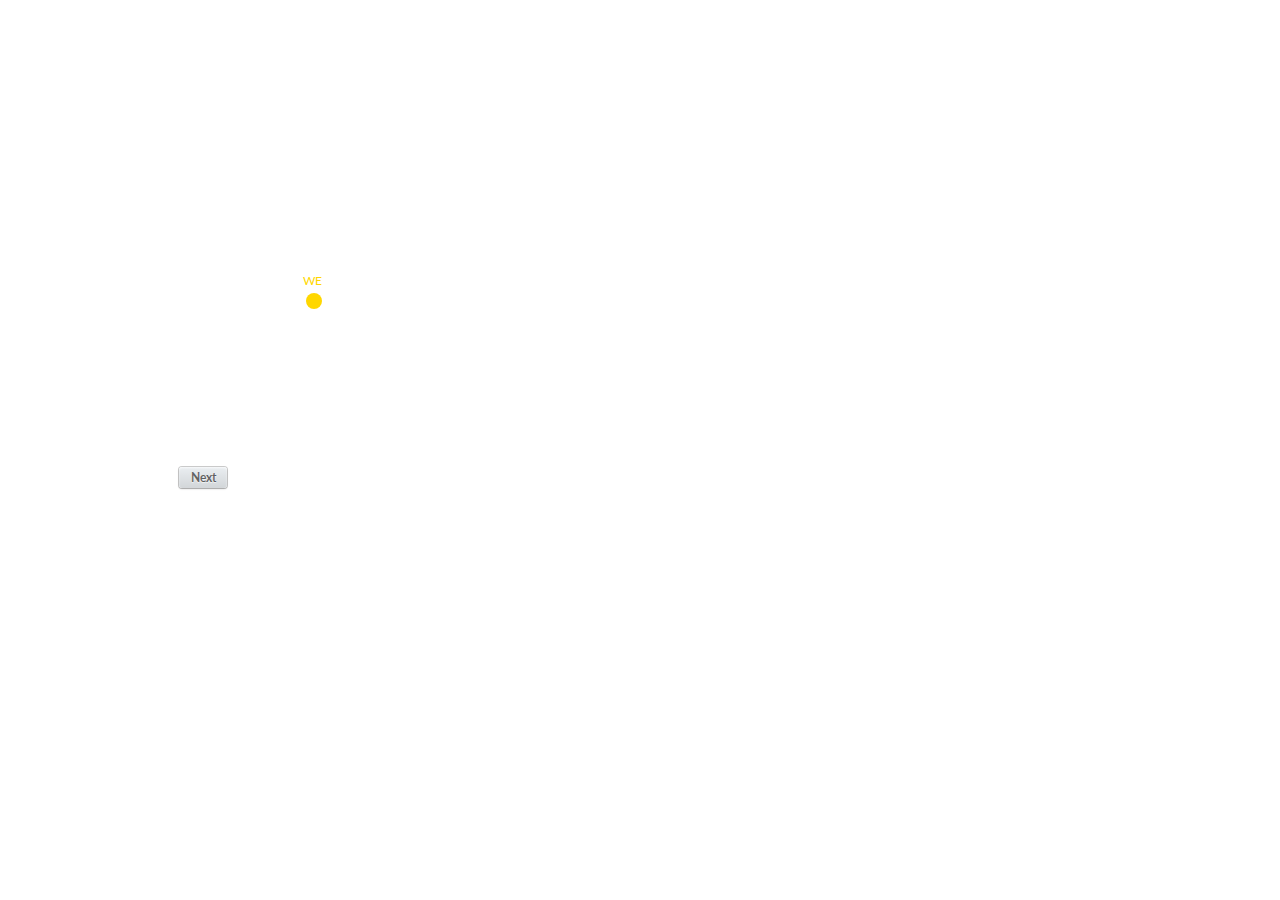
==== examples/API TIL WE DIE/index.html @ be5af233 "Create index.html" ====
<!DOCTYPE html>
<html lang="en" >


<head>
  <meta charset="UTF-8">
  <title>API TIL WE DIE</title>
  
  
  
      <link rel="stylesheet" href="css/style.css">

  
</head>

<body>
   
  <div class="container">
    
  <h1>API TIL WE DIE</h1>
<div class="progress_bar">
		  <hr class="all_steps">
		  <hr class="current_steps">
		  <div class="step current" id="step1" data-step="1">
			    WE
		  </div>
		  <div class="step" id="step2" data-step="2">
			    LOVE
  		</div>
		  <div class="step" id="step3" data-step="3">
    			CODING
		  </div>
		  <div class="step" id="step4" data-step="4">
			    SO
		  </div>
		  <div class="step" id="step5" data-step="5">
			    HARD
		  </div>
	</div>

<div id="blocks">
  <div class="block" id="block1" style="left: 0%;">
    <div class="wrap">
      <h2>About jQuery</h2>
      <ul>
        <li><b>jQuery is one of most popular DOM manipulation libraries (React is catching up)</b></li>
        <li><b>It’s easy to learn and incredibly fast</b></li>
        <li><b>Significant amount of community support and project contributor</b></li>
        <li><b>Works across many different browsers</b></li>
      </ul>
      <br />
      <!-- added buttons to navigate back and forth between the steps -->
      <a onclick="step_process(1, 2)" class="butt">Next</a>
    </div>
  </div>
  <div class="block" id="block2">
    <div class="wrap">
      <h2>About jQuery</h2>
      <ul>
        <li><b>Could be used to build a interactive web application to simple tasks as adding a date picker to a form</b></li>
        <li><b>Helps with methods like: </b><br />
            - Select/maniplate elements <br />
            - Create/animate elements <br />
            - Add event listeners and effects 
          </li>
          <li><b>Usage percentages is 73.8% on all the websites </b><br />
              - E.g. Google, Microsoft, Ebay and Netflix

          </li>
      </ul>
      <br />
      <!-- added buttons to navigate back and forth between the steps -->
      <a onclick="step_process(2, 1, 'desc')" class="butt">Prev</a>
      <a onclick="step_process(2, 3)" class="butt">Next</a>
    </div>
  </div>
  <div class="block" id="block3">
    <div class="wrap">
      <h2>Why use it?</h2>
      <ul>
        <li><b>Lots of people use jQuery</b><br />
        - Big society, strong community, great if you need help.<br />
        - Lots of materials and resources.

      </li>
      <li><b>Easy to learn and use</b></li>
      <li><b>Concise syntax</b><br />
      - Makes the code clearer and shorter<br />
      - Example: youmightnotneedjquery.com
      </li>
      <li><b>Built in cross-browser support</b></li>
      </ul>

      <br />
      <!-- added buttons to navigate back and forth between the steps -->
      <a onclick="step_process(3, 2, 'desc')" class="butt">Prev</a><a onclick="step_process(3, 4)" class="butt">Next</a>
    </div>
  </div>
  <div class="block" id="block4">
    <div class="wrap">
      <h2>Why not use it?</h2>
      <ul>
        <li><b>A reason to use it were because it fixed broken DOM api, but the DOM api is no longer broken</b></li>
          - DOM now has querySelector() querySelectorAll()
          <li><b>You could do everything with or without it</b></li>
          <li><b>If we only use few of the methods in jQuery it might be unnecessary due to being to ”heavy”</b></li>
          - For example if you only need it for animation, there’s better tools out there specifically for animation (it would be overkill to use jQuery) 
      </ul>
      <br />
      <!-- added buttons to navigate back and forth between the steps -->
      <a onclick="step_process(4, 3, 'desc')" class="butt">Prev</a>
      <a onclick="step_process(4, 5)" class="butt">Next</a>
    </div>
  </div>
  <div class="block" id="block5">
    <div class="wrap">
      <h2>Examples</h2>
      <ul>
        <li><b>API TIL WE DIE</b></li> 
        <li><b>Slideshow</b></li>
        <li><b>Pickle Rick</b></li>   
      </ul>
      <br />
      <!-- Toggle back to the first slide -->
      <a onclick="step_process(5, 1, 'desc')" class="butt">BACK TO THE START</a>
    </div>
  </div>
</div>
<br class="clear" />
</div>
  <script src='http://cdnjs.cloudflare.com/ajax/libs/jquery/2.1.3/jquery.min.js'></script>

  

    <script  src="js/index.js"></script>
    




</body>

</html>
---- examples/API TIL WE DIE/css/style.css ----
@import url(https://fonts.googleapis.com/css?family=Lato:700italic,400,400italic,700);
html {
  width: 100%;
  height: 100%;
}
body {
  /* Added a gif as background. We set the size to cover the full screen. */
  background-image: url("/img/fulsomfan.gif");
  /* background-color: black; */
  background-size: cover;
  /* background-color: black; */
  font-family: 'Lato', 'Helvetica Neue', Arial, sans-serif;
  font-size: 14px;
  width: 100%;
  height: 100%;
  margin: 0;
  padding: 0;

  
}
h1 {
  text-align: center;
  font-size: 120px;
  margin: 20px 0 0;
  color: white;
  font-family: Arial, Helvetica, sans-serif;
}

h2 {
  text-align: center;
  margin: 20px 0 0;
  color: white;
  font-family: Arial, Helvetica, sans-serif;
}
p {
  text-align: center;
  margin: 20px 0 0;
  color: white;
  font-family: Arial, Helvetica, sans-serif;
}

ul {
  margin: 20px 0 0;
  color: white;
  font-family: Arial, Helvetica, sans-serif;
}

.container {
  width: 90%;
  margin: 0 auto;
  overflow: hidden;
  height: 100%;
}

.clear {
  clear: both;
}

.progress_bar {
  max-width: 820px;
  width: 80%;
  margin: 115px auto 0;
  position: relative;
  height: 50px;
  z-index: 10;
}
.progress_bar hr.all_steps {
  width: 80%;
  height: 7px;
  border: none;
  background: white;
  border-bottom: 1px solid #fff;
  position: absolute;
  bottom: 10px;
  left: 10%;
  z-index: 1;
}
.progress_bar hr.current_steps {
  width: 0%;
  border: 0;
  height: 5px;
  background: gold;
  position: absolute;
  bottom: 12px;
  left: 10%;
  z-index: 3;
}
.progress_bar div.step {
  float: left;
  width: 20%;
  height: 50px;
  text-align: center;
  font-size: 12px;
  color: white;
  position: relative;
  /* text-shadow: 1px 1px #fff; */
  -webkit-transition: all 0.5s ease-in;
  -moz-transition: all 0.5s ease-in;
  -ms-transition: all 0.5s ease-in;
  -o-transition: all 0.5s ease-in;
  transition: all 0.5s ease-in;
}
.progress_bar div.step:before {
  position: absolute;
  width: 12px;
  height: 12px;
  border-radius: 20px;
  border: 2px solid transparent;
  background: gold;
  bottom: 14px;
  left: 50%;
  margin-left: -6px;
  content: '';
  z-index: 4;
  display: none;
}
.progress_bar div.step:after {
  position: absolute;
  width: 16px;
  height: 16px;
  border-radius: 20px;
  border: 2px solid white;
  background: white;
  bottom: 12px;
  left: 50%;
  margin-left: -8px;
  content: '';
  z-index: 2;
}
.progress_bar div.step.current {
  color: gold;
}
.progress_bar div.step.current:before {
  display: block;
}
.progress_bar div.step.complete {
  color: white;
  cursor: pointer;
}
.progress_bar div.step.complete:before {
  display: block;
}
.progress_bar div.step.complete:hover {
  color: white;
}

#blocks {
  width: 100%;
  position: relative;
  height: 200px;
}
#blocks .block {
  position: absolute;
  width: 100%;
  left: 100%;
  height: 200px;
}
#blocks .block .wrap {
  width: 80%;
  margin: 0 auto;
}

/* CSS BUTTON By https://codepen.io/daneden/pen/rcFJE*/
.butt {
  /* Additions */
  cursor: pointer;
  margin-right: 5px;
  /* End Additions */
  font-size: .825em;
  text-decoration: none;
  font-weight: 700;
  padding: .35em 1em;
  background-color: #eaeef1;
  background-image: linear-gradient(rgba(0, 0, 0, 0), rgba(0, 0, 0, 0.1));
  border-radius: 3px;
  color: rgba(0, 0, 0, 0.6);
  text-shadow: 0 1px 1px rgba(255, 255, 255, 0.7);
  box-shadow: 0 0 0 1px rgba(0, 0, 0, 0.2), 0 1px 2px rgba(0, 0, 0, 0.2), inset 0 1px 2px rgba(255, 255, 255, 0.7);
}

.butt:hover, .butt.hover {
  background-color: gold;
}

.butt:active, .butt.active {
  background-color: #d0d3d6;
  background-image: linear-gradient(rgba(0, 0, 0, 0.1), rgba(0, 0, 0, 0));
  box-shadow: inset 0 0 2px rgba(0, 0, 0, 0.2), inset 0 2px 5px rgba(0, 0, 0, 0.2), 0 1px rgba(255, 255, 255, 0.2);
}
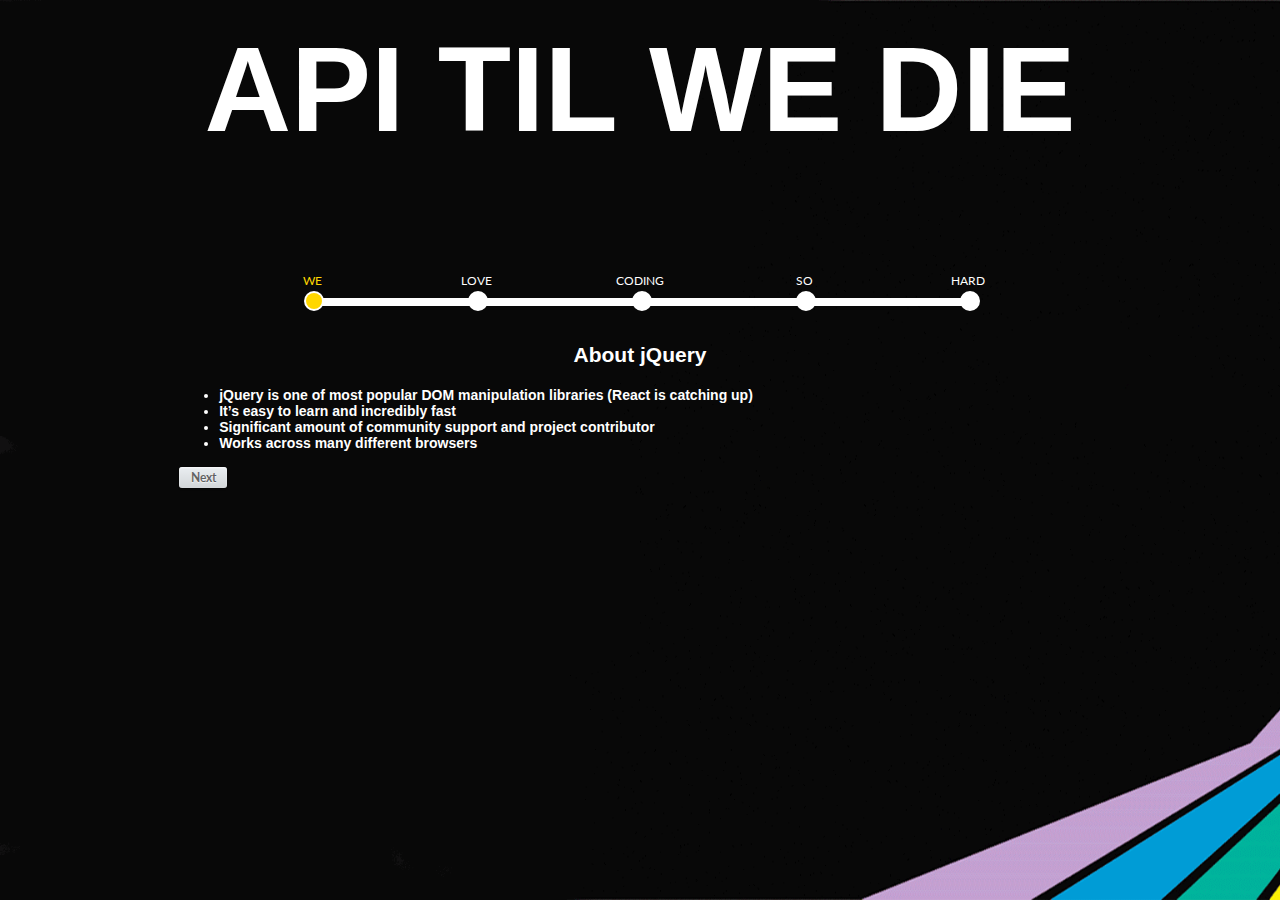
==== commit 16fb6fe5: "no message" ====
--- a/examples/API TIL WE DIE/index.html
+++ b/examples/API TIL WE DIE/index.html
@@ -5,18 +5,18 @@
 <head>
   <meta charset="UTF-8">
   <title>API TIL WE DIE</title>
-  
-  
-  
+
+
+
       <link rel="stylesheet" href="css/style.css">
 
-  
+
 </head>
 
 <body>
-   
+
   <div class="container">
-    
+
   <h1>API TIL WE DIE</h1>
 <div class="progress_bar">
 		  <hr class="all_steps">
@@ -61,7 +61,7 @@
         <li><b>Helps with methods like: </b><br />
             - Select/maniplate elements <br />
             - Create/animate elements <br />
-            - Add event listeners and effects 
+            - Add event listeners and effects
           </li>
           <li><b>Usage percentages is 73.8% on all the websites </b><br />
               - E.g. Google, Microsoft, Ebay and Netflix
@@ -104,7 +104,7 @@
           - DOM now has querySelector() querySelectorAll()
           <li><b>You could do everything with or without it</b></li>
           <li><b>If we only use few of the methods in jQuery it might be unnecessary due to being to ”heavy”</b></li>
-          - For example if you only need it for animation, there’s better tools out there specifically for animation (it would be overkill to use jQuery) 
+          - For example if you only need it for animation, there’s better tools out there specifically for animation (it would be overkill to use jQuery)
       </ul>
       <br />
       <!-- added buttons to navigate back and forth between the steps -->
@@ -116,9 +116,9 @@
     <div class="wrap">
       <h2>Examples</h2>
       <ul>
-        <li><b>API TIL WE DIE</b></li> 
+        <li><b>API TIL WE DIE</b></li>
         <li><b>Slideshow</b></li>
-        <li><b>Pickle Rick</b></li>   
+        <li><b><a href="/Users/felixblomqvist/API-Lab/examples/API-maze/index.html">API-maze</a></b></li>   
       </ul>
       <br />
       <!-- Toggle back to the first slide -->
@@ -130,10 +130,10 @@
 </div>
   <script src='http://cdnjs.cloudflare.com/ajax/libs/jquery/2.1.3/jquery.min.js'></script>
 
-  
+
 
     <script  src="js/index.js"></script>
-    
+
 
 
 
--- a/examples/API TIL WE DIE/css/style.css
+++ b/examples/API TIL WE DIE/css/style.css
@@ -5,7 +5,7 @@
 }
 body {
   /* Added a gif as background. We set the size to cover the full screen. */
-  background-image: url("/img/fulsomfan.gif");
+  background-image: url("../img/fulsomfan.gif");
   /* background-color: black; */
   background-size: cover;
   /* background-color: black; */
@@ -16,7 +16,7 @@
   margin: 0;
   padding: 0;
 
-  
+
 }
 h1 {
   text-align: center;
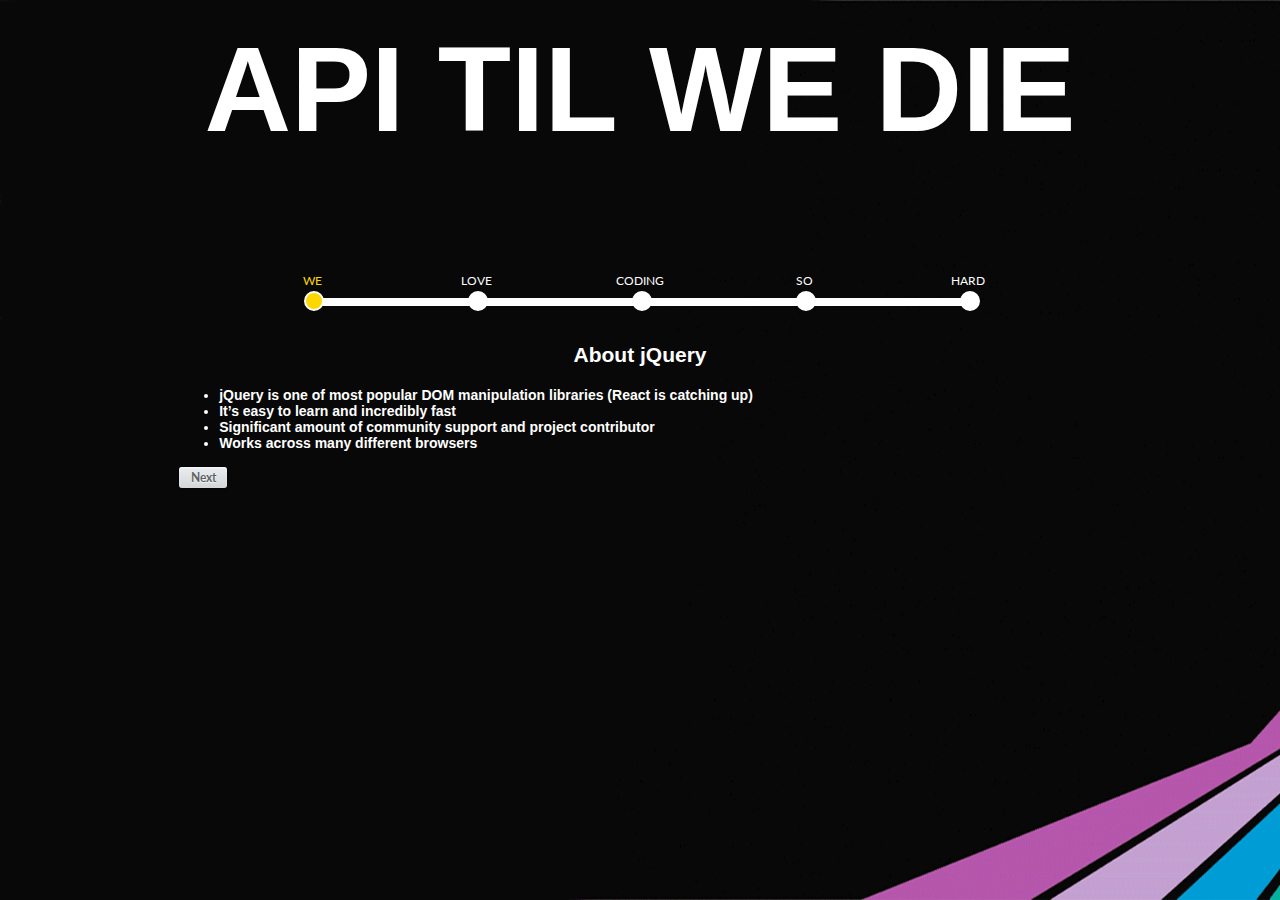
==== commit 0ed37cfd: "Changed the name of the example" ====
--- a/examples/API TIL WE DIE/index.html
+++ b/examples/API TIL WE DIE/index.html
@@ -118,7 +118,7 @@
       <ul>
         <li><b>API TIL WE DIE</b></li>
         <li><b>Slideshow</b></li>
-        <li><b><a href="/Users/felixblomqvist/API-Lab/examples/API-maze/index.html">API-maze</a></b></li>   
+        <li><b>API-maze</b></li>
       </ul>
       <br />
       <!-- Toggle back to the first slide -->
